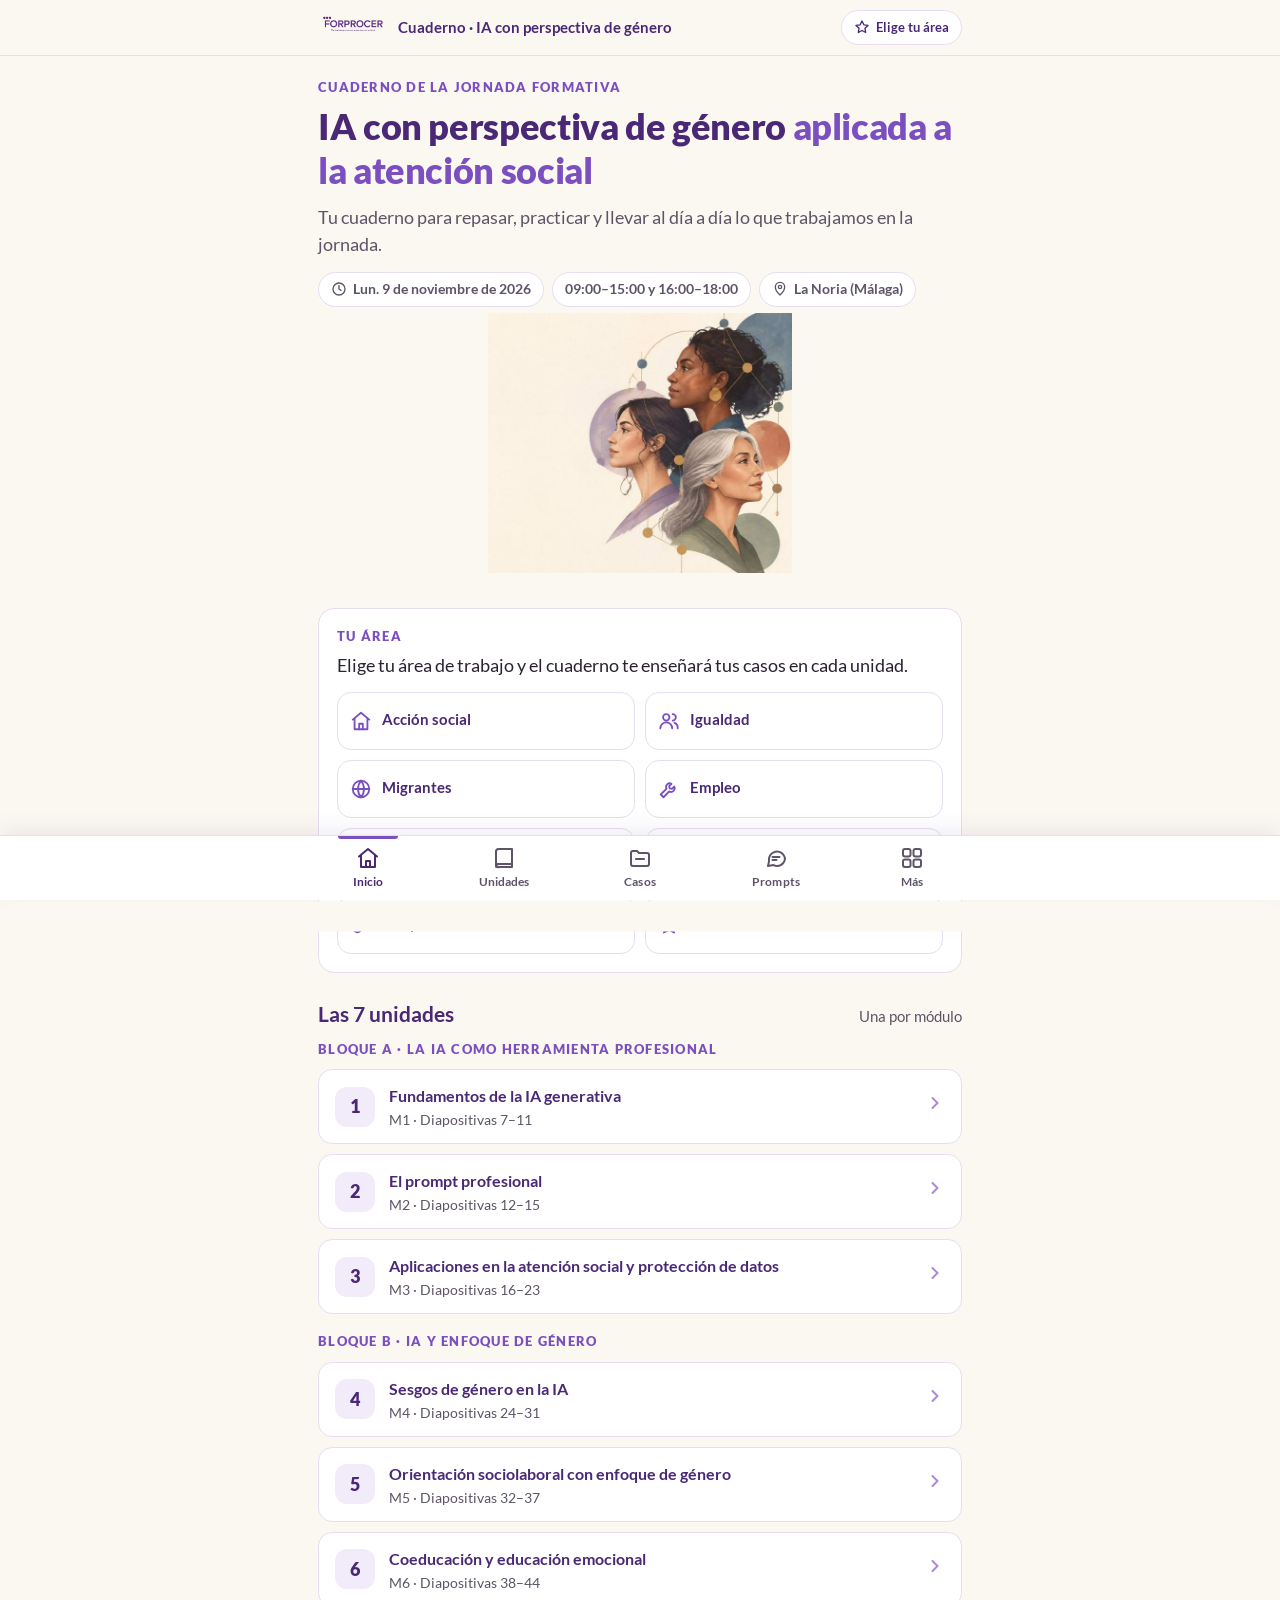
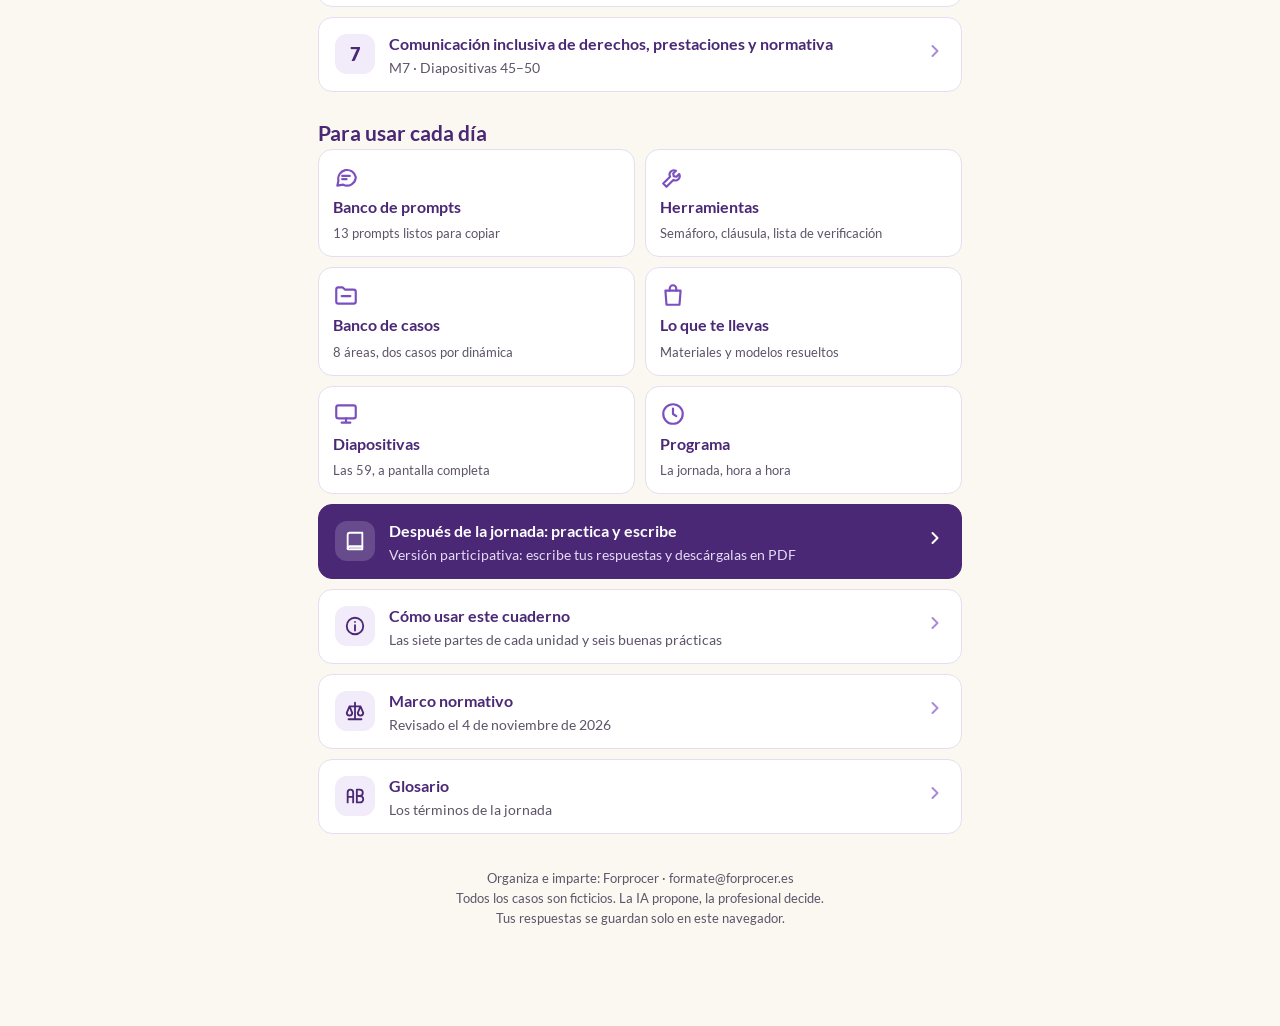
==== consulta/index.html @ 58946a18 "Añade la versión web de consulta del cuaderno Co-Authored-By: Claude Opus 5.5 <noreply@anthropic.com" ====
<!DOCTYPE html>
<html lang="es"><head><meta charset="utf-8">
<meta name="viewport" content="width=device-width, initial-scale=1, viewport-fit=cover">
<meta name="theme-color" content="#4a2876">
<title>Cuaderno · IA con perspectiva de género aplicada a la atención social</title>
<style>@font-face {
  font-family: 'Lato';
  font-style: italic;
  font-weight: 400;
  font-display: swap;
  src: url([data-uri]) format('woff2');
  unicode-range: U+0000-00FF, U+0131, U+0152-0153, U+02BB-02BC, U+02C6, U+02DA, U+02DC, U+0304, U+0308, U+0329, U+2000-206F, U+20AC, U+2122, U+2191, U+2193, U+2212, U+2215, U+FEFF, U+FFFD;
}
@font-face {
  font-family: 'Lato';
  font-style: normal;
  font-weight: 400;
  font-display: swap;
  src: url([data-uri]) format('woff2');
  unicode-range: U+0000-00FF, U+0131, U+0152-0153, U+02BB-02BC, U+02C6, U+02DA, U+02DC, U+0304, U+0308, U+0329, U+2000-206F, U+20AC, U+2122, U+2191, U+2193, U+2212, U+2215, U+FEFF, U+FFFD;
}
@font-face {
  font-family: 'Lato';
  font-style: normal;
  font-weight: 700;
  font-display: swap;
  src: url([data-uri]) format('woff2');
  unicode-range: U+0000-00FF, U+0131, U+0152-0153, U+02BB-02BC, U+02C6, U+02DA, U+02DC, U+0304, U+0308, U+0329, U+2000-206F, U+20AC, U+2122, U+2191, U+2193, U+2212, U+2215, U+FEFF, U+FFFD;
}
@font-face {
  font-family: 'Lato';
  font-style: normal;
  font-weight: 900;
  font-display: swap;
  src: url([data-uri]) format('woff2');
  unicode-range: U+0000-00FF, U+0131, U+0152-0153, U+02BB-02BC, U+02C6, U+02DA, U+02DC, U+0304, U+0308, U+0329, U+2000-206F, U+20AC, U+2122, U+2191, U+2193, U+2212, U+2215, U+FEFF, U+FFFD;
}
:root{
  --p:#4a2876; --p2:#7b4fc0; --p3:#a98ad8; --soft:#f2ebfa; --soft2:#f8f4fd;
  --bg:#fbf8f2; --card:#fff; --ink:#2a2233; --ink2:#5d5468; --line:#e6ddf0;
  --ok:#23824f; --okbg:#e6f4ec; --ko:#b8392b; --kobg:#fbe9e6;
  --v:#2e8b57; --a:#c78a00; --r:#c0392b;
  --top:56px; --tabs:50px; --bar:64px;
  --safe:env(safe-area-inset-bottom,0px);
  --rad:16px;
}
*{box-sizing:border-box}
html{-webkit-text-size-adjust:100%;scroll-behavior:smooth}
body{margin:0;font-family:Lato,system-ui,-apple-system,"Segoe UI",Roboto,sans-serif;font-size:17px;line-height:1.55;color:var(--ink);background:var(--bg);padding-bottom:calc(var(--bar) + var(--safe) + 24px)}
a{color:var(--p2)}
b,strong{font-weight:700}
h1,h2,h3,h4{line-height:1.2;margin:0;color:var(--p)}
button{font:inherit;color:inherit;cursor:pointer}
.wrap{max-width:680px;margin:0 auto;padding:0 18px}
.sr{position:absolute;width:1px;height:1px;overflow:hidden;clip:rect(0 0 0 0)}

/* ---- Barra superior ---- */
.top{position:sticky;top:0;z-index:30;height:var(--top);background:rgba(251,248,242,.94);backdrop-filter:saturate(1.4) blur(10px);-webkit-backdrop-filter:saturate(1.4) blur(10px);border-bottom:1px solid var(--line)}
.top .wrap{display:flex;align-items:center;gap:10px;height:100%}
.top .logo{height:24px;flex:none}
.top .ttl{flex:1;min-width:0;font-weight:700;font-size:15px;color:var(--p);white-space:nowrap;overflow:hidden;text-overflow:ellipsis}
.areachip{flex:none;display:inline-flex;align-items:center;gap:6px;border:1px solid var(--line);background:#fff;border-radius:999px;padding:6px 12px;font-size:13px;font-weight:700;color:var(--p);max-width:46vw;white-space:nowrap;overflow:hidden;text-overflow:ellipsis}
.areachip svg{width:16px;height:16px;flex:none}

/* ---- Barra inferior fija ---- */
.bar{position:fixed;left:0;right:0;bottom:0;z-index:40;background:#fff;border-top:1px solid var(--line);padding-bottom:var(--safe);box-shadow:0 -6px 20px rgba(74,40,118,.08)}
.bar nav{max-width:680px;margin:0 auto;display:grid;grid-template-columns:repeat(5,1fr);height:var(--bar)}
.bar a,.bar button{display:flex;flex-direction:column;align-items:center;justify-content:center;gap:3px;border:0;background:none;text-decoration:none;color:var(--ink2);font-size:11.5px;font-weight:700;letter-spacing:.01em;position:relative}
.bar svg{width:24px;height:24px}
.bar .on{color:var(--p)}
.bar .on::before{content:"";position:absolute;top:0;left:28%;right:28%;height:3px;border-radius:0 0 3px 3px;background:var(--p2)}

/* ---- Píldora volver ---- */
.backpill{position:fixed;z-index:45;left:50%;transform:translateX(-50%);bottom:calc(var(--bar) + var(--safe) + 12px);display:none;align-items:center;gap:8px;max-width:calc(100% - 32px);background:var(--p);color:#fff;border:0;border-radius:999px;padding:11px 18px 11px 14px;font-weight:700;font-size:15px;box-shadow:0 8px 24px rgba(74,40,118,.35)}
.backpill.show{display:inline-flex}
.backpill span{white-space:nowrap;overflow:hidden;text-overflow:ellipsis}
.backpill svg{width:20px;height:20px;flex:none}

/* ---- Hojas (sheets) ---- */
.scrim{position:fixed;inset:0;z-index:50;background:rgba(30,18,48,.45);opacity:0;pointer-events:none;transition:opacity .2s}
.scrim.show{opacity:1;pointer-events:auto}
.sheet{position:fixed;z-index:51;left:0;right:0;bottom:0;max-height:86vh;overflow:auto;background:var(--bg);border-radius:22px 22px 0 0;transform:translateY(105%);transition:transform .25s ease;padding:10px 0 calc(20px + var(--safe))}
.sheet.show{transform:none}
.sheet .grab{width:44px;height:5px;border-radius:5px;background:#d6cce3;margin:4px auto 14px}
.sheet h3{font-size:14px;letter-spacing:.08em;text-transform:uppercase;color:var(--ink2);margin:6px 0 10px}

/* ---- Tarjetas y listas ---- */
.card{background:var(--card);border:1px solid var(--line);border-radius:var(--rad);padding:18px;margin:14px 0}
.eyebrow{font-size:12.5px;font-weight:900;letter-spacing:.1em;text-transform:uppercase;color:var(--p2)}
.muted{color:var(--ink2)}
.small{font-size:14.5px}
.lnk{display:flex;align-items:center;gap:14px;background:#fff;border:1px solid var(--line);border-radius:14px;padding:14px 16px;margin:10px 0;text-decoration:none;color:var(--ink);min-height:60px}
.lnk:active{background:var(--soft2)}
.lnk .ic{flex:none;width:40px;height:40px;border-radius:12px;background:var(--soft);color:var(--p);display:grid;place-items:center;font-weight:900}
.lnk .ic svg{width:22px;height:22px}
.lnk .tx{flex:1;min-width:0}
.lnk .tx b{display:block;color:var(--p);font-size:16px}
.lnk .tx small{display:block;color:var(--ink2);font-size:13.5px;line-height:1.35;margin-top:2px}
.lnk .chev{flex:none;color:var(--p3)}
.prog{height:6px;border-radius:6px;background:var(--soft);overflow:hidden;margin-top:6px}
.prog i{display:block;height:100%;background:var(--p2);border-radius:6px}
.grid2{display:grid;grid-template-columns:1fr 1fr;gap:10px}
.tile{display:flex;flex-direction:column;gap:8px;background:#fff;border:1px solid var(--line);border-radius:14px;padding:14px;text-decoration:none;color:var(--ink);min-height:96px}
.tile svg{width:26px;height:26px;color:var(--p2)}
.tile b{color:var(--p);font-size:15.5px;line-height:1.25}
.tile small{color:var(--ink2);font-size:13px;line-height:1.3}

/* ---- Botones ---- */
.btn{display:inline-flex;align-items:center;justify-content:center;gap:8px;border-radius:12px;border:1.5px solid var(--p2);background:#fff;color:var(--p);font-weight:700;font-size:15px;padding:11px 16px;text-decoration:none;min-height:46px}
.btn.fill{background:var(--p);border-color:var(--p);color:#fff}
.btn svg{width:18px;height:18px}
.btns{display:flex;flex-wrap:wrap;gap:10px;margin-top:14px}
.btns .btn{flex:1 1 auto}

/* ---- Portada / inicio ---- */
.hero{padding:22px 0 6px}
.hero h1{font-size:30px;font-weight:900;letter-spacing:-.01em}
.hero h1 span{color:var(--p2)}
.hero p{color:var(--ink2);margin:12px 0 14px}
.hero img.art{width:100%;max-height:260px;object-fit:contain;margin:6px 0 4px}
.chips{display:flex;flex-wrap:wrap;gap:8px}
.chip{display:inline-flex;align-items:center;gap:6px;background:#fff;border:1px solid var(--line);border-radius:999px;padding:6px 12px;font-size:13.5px;font-weight:700;color:var(--ink2)}
.sec-h{display:flex;align-items:baseline;justify-content:space-between;margin:28px 0 4px}
.sec-h h2{font-size:21px}
.resume{background:var(--p);color:#fff;border-color:var(--p)}
.resume .tx b{color:#fff}.resume .tx small{color:#e6dbf5}.resume .ic{background:rgba(255,255,255,.16);color:#fff}.resume .chev{color:#fff}

/* ---- Página de unidad ---- */
.uhead{padding:20px 0 8px;display:flex;gap:16px;align-items:flex-start}
.uhead .num{flex:none;font-size:44px;font-weight:900;line-height:1;color:var(--p3)}
.uhead h1{font-size:25px;font-weight:900;margin:4px 0 8px}
.uhead p{margin:0;color:var(--ink2)}
.uimg{width:100%;height:150px;object-fit:cover;border-radius:var(--rad);margin:10px 0 2px}
.tabs{position:sticky;top:var(--top);z-index:25;background:rgba(251,248,242,.96);backdrop-filter:blur(8px);-webkit-backdrop-filter:blur(8px);border-bottom:1px solid var(--line);margin:0 -18px;padding:0 18px}
.tabs .row{display:flex;gap:8px;overflow-x:auto;scrollbar-width:none;padding:8px 0;height:var(--tabs);align-items:center}
.tabs .row::-webkit-scrollbar{display:none}
.tabs a{flex:none;display:inline-flex;align-items:center;gap:6px;text-decoration:none;font-size:14px;font-weight:700;color:var(--ink2);background:#fff;border:1px solid var(--line);border-radius:999px;padding:6px 12px;white-space:nowrap}
.tabs a i{font-style:normal;display:inline-grid;place-items:center;width:20px;height:20px;border-radius:50%;background:var(--soft);color:var(--p);font-size:12px}
.tabs a.on{background:var(--p);border-color:var(--p);color:#fff}
.tabs a.on i{background:rgba(255,255,255,.2);color:#fff}
.tabs a.done i{background:var(--ok);color:#fff}
section.part{scroll-margin-top:calc(var(--top) + var(--tabs) + 10px);padding-top:18px}
.anchor{scroll-margin-top:calc(var(--top) + var(--tabs) + 14px)}
.page-anchor{scroll-margin-top:calc(var(--top) + 14px)}
.ph{display:flex;align-items:center;gap:12px;margin-bottom:6px}
.ph .n{flex:none;width:34px;height:34px;border-radius:50%;background:var(--p);color:#fff;font-weight:900;display:grid;place-items:center}
.ph h2{font-size:21px}
.ph .tag{margin-left:auto;font-size:11.5px;font-weight:900;letter-spacing:.08em;text-transform:uppercase;color:var(--p2);background:var(--soft);border-radius:999px;padding:4px 10px}
.slidelink{display:inline-flex;align-items:center;gap:6px;font-size:14px;font-weight:700;color:var(--p2);background:none;border:0;padding:6px 0;text-decoration:underline;text-underline-offset:3px}
.slidelink svg{width:18px;height:18px}

.ess{list-style:none;margin:10px 0 0;padding:0;counter-reset:e}
.ess li{counter-increment:e;position:relative;background:#fff;border:1px solid var(--line);border-left:4px solid var(--p2);border-radius:12px;padding:14px 16px 14px 52px;margin:10px 0}
.ess li::before{content:counter(e);position:absolute;left:14px;top:14px;width:26px;height:26px;border-radius:50%;background:var(--soft);color:var(--p);font-weight:900;font-size:14px;display:grid;place-items:center}

.sem{display:inline-block;font-weight:900;font-size:12.5px;letter-spacing:.03em;border-radius:999px;padding:1px 9px;margin-right:4px;color:#fff;vertical-align:1px}
.sem.v{background:var(--v)}.sem.a{background:var(--a)}.sem.r{background:var(--r)}

/* Chat */
.chat{display:flex;flex-direction:column;gap:12px;margin-top:12px}
.msg{max-width:88%;border-radius:16px;padding:12px 14px}
.msg .who{display:block;font-size:11.5px;font-weight:900;letter-spacing:.1em;text-transform:uppercase;margin-bottom:4px;opacity:.8}
.msg.tu{align-self:flex-end;background:var(--p);color:#fff;border-bottom-right-radius:4px}
.msg.ia{align-self:flex-start;background:#fff;border:1px solid var(--line);border-bottom-left-radius:4px}
.msg.doc{align-self:stretch;max-width:100%;background:var(--soft2);border:1px dashed var(--p3)}
.msg.doc.rojo{background:#fdf1ef;border-color:#e3a59c}
.note{display:block;font-size:13.5px;font-style:italic;margin-top:8px;padding-top:8px;border-top:1px solid rgba(0,0,0,.08);opacity:.92}
.msg.tu .note{border-top-color:rgba(255,255,255,.25)}

/* Resueltos */
.res{background:#fff;border:1px solid var(--line);border-radius:var(--rad);overflow:hidden;margin:14px 0}
.res .rh{background:var(--soft);padding:14px 16px}
.res .rh .eyebrow{display:block;margin-bottom:4px}
.res .rh h3{font-size:19px}
.res .rb{padding:6px 16px 4px}
.res .intro{margin:10px 0 4px;color:var(--ink2)}
.row{padding:12px 0;border-bottom:1px solid var(--line)}
.row:last-child{border-bottom:0}
.row .l{display:block;font-size:12.5px;font-weight:900;letter-spacing:.06em;text-transform:uppercase;color:var(--p2);margin-bottom:4px}
.row .n{display:block;margin-top:8px;background:var(--soft2);border-radius:10px;padding:8px 12px;font-size:15px}
.clave{margin:6px 16px 16px;background:#fff7e3;border:1px solid #f0dca6;border-radius:12px;padding:12px 14px;font-size:15.5px}
.clave b{color:#7a5300}
.res .rf{display:flex;flex-wrap:wrap;gap:8px;padding:0 16px 16px}
.res .rf .btn{flex:1 1 auto;font-size:14px;min-height:42px;padding:9px 12px}

/* Haz / evita */
.hz{list-style:none;padding:0;margin:8px 0 0}
.hz li{display:flex;gap:12px;padding:10px 0;border-bottom:1px solid var(--line)}
.hz li:last-child{border-bottom:0}
.hz li::before{flex:none;width:26px;height:26px;border-radius:50%;display:grid;place-items:center;font-weight:900;font-size:14px}
.hz.ok li::before{content:"✓";background:var(--okbg);color:var(--ok)}
.hz.ko li::before{content:"✕";background:var(--kobg);color:var(--ko)}
.hzh{font-weight:900;font-size:16px;margin:0 0 2px}
.hzh.ok{color:var(--ok)}.hzh.ko{color:var(--ko)}

/* Actividades */
.score{display:flex;align-items:center;gap:10px;font-size:14px;font-weight:700;color:var(--ink2);margin:8px 0 2px}
.score .prog{flex:1;margin:0}
.q{background:#fff;border:1px solid var(--line);border-radius:14px;padding:16px;margin:12px 0}
.q .qt{font-weight:700;margin-bottom:12px}
.q .qn{font-size:12.5px;font-weight:900;color:var(--p2);letter-spacing:.06em;display:block;margin-bottom:4px}
.opts{display:flex;flex-wrap:wrap;gap:8px}
.opts.col{flex-direction:column}
.opt{flex:1 1 auto;text-align:left;border:1.5px solid var(--line);background:var(--soft2);border-radius:12px;padding:11px 14px;font-size:15.5px;font-weight:700;color:var(--p);min-height:46px}
.opts.col .opt{font-weight:400;color:var(--ink)}
.opt.sv{border-color:var(--v)}.opt.sa{border-color:var(--a)}.opt.sr2{border-color:var(--r)}
.opt.right{background:var(--okbg);border-color:var(--ok);color:var(--ok)}
.opt.wrong{background:var(--kobg);border-color:var(--ko);color:var(--ko)}
.opt[disabled]{cursor:default}
.opt.right::before{content:"✓  "}.opt.wrong::before{content:"✕  "}
.sol{display:none;margin-top:12px;border-radius:10px;padding:10px 14px;font-size:15px}
.q.done .sol{display:block}
.q.ok .sol{background:var(--okbg)}
.q.ko .sol{background:var(--kobg)}
.sol b{display:block}
.reset{border:0;background:none;color:var(--p2);font-weight:700;font-size:14px;text-decoration:underline;padding:8px 0}

/* Misión */
.steps{list-style:none;padding:0;margin:12px 0 0;counter-reset:s}
.steps li{counter-increment:s;display:flex;gap:12px;align-items:flex-start;padding:8px 0}
.steps li::before{content:counter(s);flex:none;width:28px;height:28px;border-radius:50%;background:var(--p);color:#fff;font-weight:900;font-size:14px;display:grid;place-items:center}
.mycase{background:var(--soft2);border:1px solid var(--line);border-radius:14px;padding:14px 16px;margin-top:14px}
.mycase .ab{display:flex;gap:10px;margin-top:8px}
.mycase .ab b{flex:none;width:24px;height:24px;border-radius:7px;background:var(--p2);color:#fff;display:grid;place-items:center;font-size:13px}

/* Prompts */
.pr{background:#fff;border:1px solid var(--line);border-radius:var(--rad);margin:14px 0;overflow:hidden}
.pr .phd{display:flex;align-items:center;gap:12px;padding:14px 16px 6px}
.pr .pn{flex:none;width:32px;height:32px;border-radius:10px;background:var(--p);color:#fff;font-weight:900;display:grid;place-items:center;font-size:15px}
.pr h3{font-size:17px}
.pr .sub{font-size:13px;color:var(--ink2);font-weight:700}
.pr .ptx{margin:8px 16px;background:var(--soft2);border-radius:12px;padding:12px 14px;font-size:15.5px;white-space:pre-line}
.pr .ptx .ph2{color:var(--p2);font-weight:700}
.pr .pft{display:flex;flex-wrap:wrap;gap:8px;padding:6px 16px 16px}
.pr .pft .btn{flex:1 1 auto;font-size:14px;min-height:42px;padding:9px 12px}
.grp{margin:26px 0 0;font-size:13px;letter-spacing:.1em;text-transform:uppercase;color:var(--ink2)}
.mini .pr .ptx{max-height:7.5em;overflow:hidden;position:relative}
.mini .pr .ptx::after{content:"";position:absolute;left:0;right:0;bottom:0;height:2.2em;background:linear-gradient(transparent,var(--soft2))}

/* Casos */
.areas{display:grid;grid-template-columns:1fr 1fr;gap:10px;margin-top:12px}
.areabtn{display:flex;align-items:center;gap:10px;text-align:left;background:#fff;border:1.5px solid var(--line);border-radius:14px;padding:12px;font-weight:700;color:var(--p);font-size:14.5px;line-height:1.25;min-height:58px}
.areabtn svg{flex:none;width:22px;height:22px;color:var(--p2)}
.areabtn.on{border-color:var(--p);background:var(--soft)}
.areasel{position:sticky;top:var(--top);z-index:20;background:rgba(251,248,242,.96);backdrop-filter:blur(8px);-webkit-backdrop-filter:blur(8px);margin:0 -18px;padding:8px 18px;border-bottom:1px solid var(--line)}
.areasel .row2{display:flex;gap:8px;overflow-x:auto;scrollbar-width:none}
.areasel .row2::-webkit-scrollbar{display:none}
.areasel a{flex:none;text-decoration:none;font-size:14px;font-weight:700;color:var(--ink2);background:#fff;border:1px solid var(--line);border-radius:999px;padding:7px 13px}
.areasel a.on{background:var(--p);border-color:var(--p);color:#fff}
.caso{background:#fff;border:1px solid var(--line);border-radius:var(--rad);padding:16px;margin:12px 0;scroll-margin-top:calc(var(--top) + 70px)}
.caso .ch{display:flex;align-items:center;gap:10px;margin-bottom:8px}
.caso .ch .d{flex:none;background:var(--p);color:#fff;border-radius:8px;padding:3px 9px;font-weight:900;font-size:14px}
.caso .ch b{color:var(--p)}
.caso .ab{display:flex;gap:10px;padding:8px 0;border-top:1px solid var(--line)}
.caso .ab:first-of-type{border-top:0}
.caso .ab > b{flex:none;width:24px;height:24px;border-radius:7px;background:var(--soft);color:var(--p);display:grid;place-items:center;font-size:13px}
.caso .go{margin-top:8px}

/* Herramientas */
.rctfl{display:grid;gap:8px;margin-top:10px}
.rctfl div{display:flex;gap:12px;align-items:flex-start;background:#fff;border:1px solid var(--line);border-radius:12px;padding:10px 12px}
.rctfl b.k{flex:none;width:34px;height:34px;border-radius:10px;background:var(--p);color:#fff;display:grid;place-items:center;font-size:17px}
.semb{display:grid;gap:8px;margin-top:10px}
.semb div{border-radius:12px;padding:12px 14px;border-left:6px solid}
.semb .v{background:#eaf5ee;border-color:var(--v)}.semb .a{background:#fdf5e1;border-color:var(--a)}.semb .r{background:#fbecea;border-color:var(--r)}
.semb b{display:block;margin-bottom:2px}
.check{list-style:none;padding:0;margin:10px 0 0}
.check li{display:flex;gap:12px;align-items:flex-start;padding:9px 0;border-bottom:1px solid var(--line)}
.check li:last-child{border-bottom:0}
.check input{flex:none;width:22px;height:22px;accent-color:var(--p);margin-top:2px}
.lang{display:grid;gap:10px;margin-top:10px}
.lang div{background:#fff;border:1px solid var(--line);border-radius:12px;padding:12px 14px}
.lang .k{font-weight:900;color:var(--p);display:block;margin-bottom:6px;font-size:15px}
.lang .x{color:var(--ko);display:block}.lang .y{color:var(--ok);display:block}
.deca{list-style:none;padding:0;margin:10px 0 0;counter-reset:d}
.deca li{counter-increment:d;display:flex;gap:12px;align-items:center;padding:10px 0;border-bottom:1px solid var(--line);font-weight:700}
.deca li::before{content:counter(d,decimal-leading-zero);flex:none;font-weight:900;color:var(--p3);font-size:20px;width:30px}
.toc{display:flex;gap:8px;overflow-x:auto;scrollbar-width:none;padding:4px 0 8px}
.toc::-webkit-scrollbar{display:none}
.toc a{flex:none;text-decoration:none;font-size:14px;font-weight:700;color:var(--p);background:#fff;border:1px solid var(--line);border-radius:999px;padding:7px 13px}

/* Marco y glosario */
.ley{background:#fff;border:1px solid var(--line);border-radius:14px;padding:14px 16px;margin:10px 0}
.ley a.t{font-weight:700;color:var(--p);text-decoration:none;display:block}
.ley a.t::after{content:" ↗";color:var(--p3)}
.ley p{margin:8px 0 0;font-size:15px}
.ley .u{display:block;margin-top:8px;font-size:13.5px;font-weight:700;color:var(--p2)}
dl.glos{margin:10px 0}
dl.glos div{background:#fff;border:1px solid var(--line);border-radius:12px;padding:12px 14px;margin:8px 0}
dl.glos dt{font-weight:900;color:var(--p)}
dl.glos dd{margin:4px 0 0}

/* Programa */
.tl{list-style:none;padding:0;margin:10px 0 0}
.tl li{display:flex;gap:14px;padding:10px 0;border-bottom:1px solid var(--line)}
.tl li:last-child{border-bottom:0}
.tl .h{flex:none;width:48px;font-weight:900;color:var(--p2)}
.tl .pausa{color:var(--ink2);font-style:italic}
.tl a{text-decoration:none;color:var(--p);font-weight:700}
.tl small{display:block;color:var(--ink2);font-size:14px}

/* Diapositivas */
.thumbs{display:grid;grid-template-columns:1fr 1fr;gap:10px;margin-top:12px}
.thumbs button{border:1px solid var(--line);background:#fff;border-radius:12px;padding:0;overflow:hidden;text-align:left}
.thumbs img{display:block;width:100%;aspect-ratio:16/9;object-fit:cover;background:var(--soft)}
.thumbs span{display:block;padding:7px 9px;font-size:12.5px;font-weight:700;color:var(--ink2);line-height:1.3}
.viewer{position:fixed;inset:0;z-index:60;background:#140c22;display:none;flex-direction:column}
.viewer.show{display:flex}
.viewer .vt{display:flex;align-items:center;gap:10px;color:#fff;padding:12px 14px;padding-top:calc(12px + env(safe-area-inset-top,0px))}
.viewer .vt b{flex:1;font-size:15px;min-width:0;white-space:nowrap;overflow:hidden;text-overflow:ellipsis}
.viewer .vx{border:0;background:rgba(255,255,255,.12);color:#fff;border-radius:999px;padding:9px 14px;font-weight:700;display:inline-flex;align-items:center;gap:6px}
.viewer .vi{flex:1;display:grid;place-items:center;padding:8px;touch-action:pan-y}
.viewer .vi img{max-width:100%;max-height:100%;border-radius:8px;box-shadow:0 10px 40px rgba(0,0,0,.5)}
.viewer .vn{display:flex;gap:10px;padding:12px 14px calc(16px + var(--safe))}
.viewer .vn button{flex:1;border:0;border-radius:12px;background:rgba(255,255,255,.14);color:#fff;font-weight:700;padding:14px;font-size:16px}
.viewer .vn button[disabled]{opacity:.3}
.viewer .vn .cnt{flex:none;align-self:center;color:#cbbfe0;font-weight:700;min-width:64px;text-align:center}

/* Unidad: pie */
.unav{display:grid;grid-template-columns:1fr 1fr;gap:10px;margin:28px 0 8px}
.unav a{display:block;text-decoration:none;background:#fff;border:1px solid var(--line);border-radius:14px;padding:12px 14px;color:var(--ink2);font-size:13px;font-weight:700}
.unav a b{display:block;color:var(--p);font-size:15px;line-height:1.25;margin-top:2px}
.unav a.nx{text-align:right}

.toast{position:fixed;z-index:70;left:50%;transform:translateX(-50%) translateY(20px);bottom:calc(var(--bar) + var(--safe) + 70px);background:#1f1530;color:#fff;border-radius:999px;padding:10px 18px;font-weight:700;font-size:14.5px;opacity:0;transition:all .2s;pointer-events:none}
.toast.show{opacity:1;transform:translateX(-50%)}
.foot{text-align:center;color:var(--ink2);font-size:13px;margin:34px 0 10px}
details.acc{background:#fff;border:1px solid var(--line);border-radius:14px;margin:10px 0}
details.acc summary{list-style:none;padding:14px 16px;font-weight:700;color:var(--p);display:flex;align-items:center;justify-content:space-between}
details.acc summary::-webkit-details-marker{display:none}
details.acc summary::after{content:"+";font-size:22px;color:var(--p3);line-height:1}
details.acc[open] summary::after{content:"–"}
details.acc .in{padding:0 16px 14px}
.parts{display:grid;gap:8px}
.parts div{display:flex;gap:10px;align-items:flex-start}
.parts i{flex:none;font-style:normal;width:24px;height:24px;border-radius:50%;background:var(--soft);color:var(--p);display:grid;place-items:center;font-size:13px;font-weight:900}
@media (min-width:700px){ body{font-size:17.5px} .thumbs{grid-template-columns:1fr 1fr 1fr} .hero h1{font-size:36px} }

.top{padding-top:env(safe-area-inset-top,0px);height:calc(var(--top) + env(safe-area-inset-top,0px))}</style>
</head><body>
<header class="top"><div class="wrap"><a href="#inicio" aria-label="Inicio"><img class="logo" src="[data-uri]" alt="Forprocer"></a><div class="ttl" id="ttl"></div><button class="areachip" id="areachip" aria-label="Mi área"></button></div></header>
<main id="main"></main>
<button class="backpill" id="backpill"><svg viewBox="0 0 24 24" fill="none" stroke="currentColor" stroke-width="2.4" stroke-linecap="round" stroke-linejoin="round"><path d="M15 18l-6-6 6-6"/></svg><span></span></button>
<div class="bar"><nav>
 <a href="#inicio" data-tab="inicio"><svg viewBox="0 0 24 24" fill="none" stroke="currentColor" stroke-width="2" stroke-linecap="round" stroke-linejoin="round"><path d="M3 10.5 12 3l9 7.5"/><path d="M5 9.5V21h14V9.5"/><path d="M10 21v-6h4v6"/></svg>Inicio</a>
 <button data-tab="unidades"><svg viewBox="0 0 24 24" fill="none" stroke="currentColor" stroke-width="2" stroke-linecap="round" stroke-linejoin="round"><path d="M4 5.5A2.5 2.5 0 0 1 6.5 3H20v15H6.5A2.5 2.5 0 0 0 4 20.5z"/><path d="M4 20.5A2.5 2.5 0 0 1 6.5 18H20v3H6.5A2.5 2.5 0 0 1 4 20.5z"/></svg>Unidades</button>
 <a href="#casos" data-tab="casos"><svg viewBox="0 0 24 24" fill="none" stroke="currentColor" stroke-width="2" stroke-linecap="round" stroke-linejoin="round"><path d="M3 7a2 2 0 0 1 2-2h4l2 2h8a2 2 0 0 1 2 2v9a2 2 0 0 1-2 2H5a2 2 0 0 1-2-2z"/><path d="M8 13h8"/></svg>Casos</a>
 <a href="#prompts" data-tab="prompts"><svg viewBox="0 0 24 24" fill="none" stroke="currentColor" stroke-width="2" stroke-linecap="round" stroke-linejoin="round"><path d="M21 12a8 8 0 0 1-11.6 7.1L4 20l1-4.6A8 8 0 1 1 21 12z"/><path d="M8.5 11h7M8.5 14h4"/></svg>Prompts</a>
 <button data-tab="mas"><svg viewBox="0 0 24 24" fill="none" stroke="currentColor" stroke-width="2" stroke-linecap="round" stroke-linejoin="round"><rect x="3" y="3" width="7.5" height="7.5" rx="2"/><rect x="13.5" y="3" width="7.5" height="7.5" rx="2"/><rect x="3" y="13.5" width="7.5" height="7.5" rx="2"/><rect x="13.5" y="13.5" width="7.5" height="7.5" rx="2"/></svg>Más</button>
</nav></div>
<div class="scrim" id="scrim"></div><div class="sheet" id="sheet"></div>
<div class="viewer" id="viewer"><div class="vt"><b id="vtitle"></b><button class="vx" id="vclose"><svg width="18" height="18" viewBox="0 0 24 24" fill="none" stroke="currentColor" stroke-width="2.4" stroke-linecap="round"><path d="M6 6l12 12M18 6L6 18"/></svg> Cerrar</button></div>
<div class="vi" id="vimgwrap"><img id="vimg" alt=""></div><p id="vhint" style="color:#cbbfe0;text-align:center;font-size:14px;margin:0 16px">Gira el móvil para verla más grande · desliza para pasar</p>
<div class="vn"><button id="vprev">← Anterior</button><span class="cnt" id="vcnt"></span><button id="vnext">Siguiente →</button></div></div>
<div class="toast" id="toast"></div>
<script>const IMG={"portada": "[data-uri]", "u1": "[data-uri]", "u2": "[data-uri]", "u3": "[data-uri]", "u5": "[data-uri]", "u6": "[data-uri]", "u7": "[data-uri]"};const SLIDE_IMG=["[data-uri]", "[data-uri]", "[data-uri]", "[data-uri]", "[data-uri]", "[data-uri]", "[data-uri]", "[data-uri]", "[data-uri]", "[data-uri]", "[data-uri]", "[data-uri]", "[data-uri]", "[data-uri]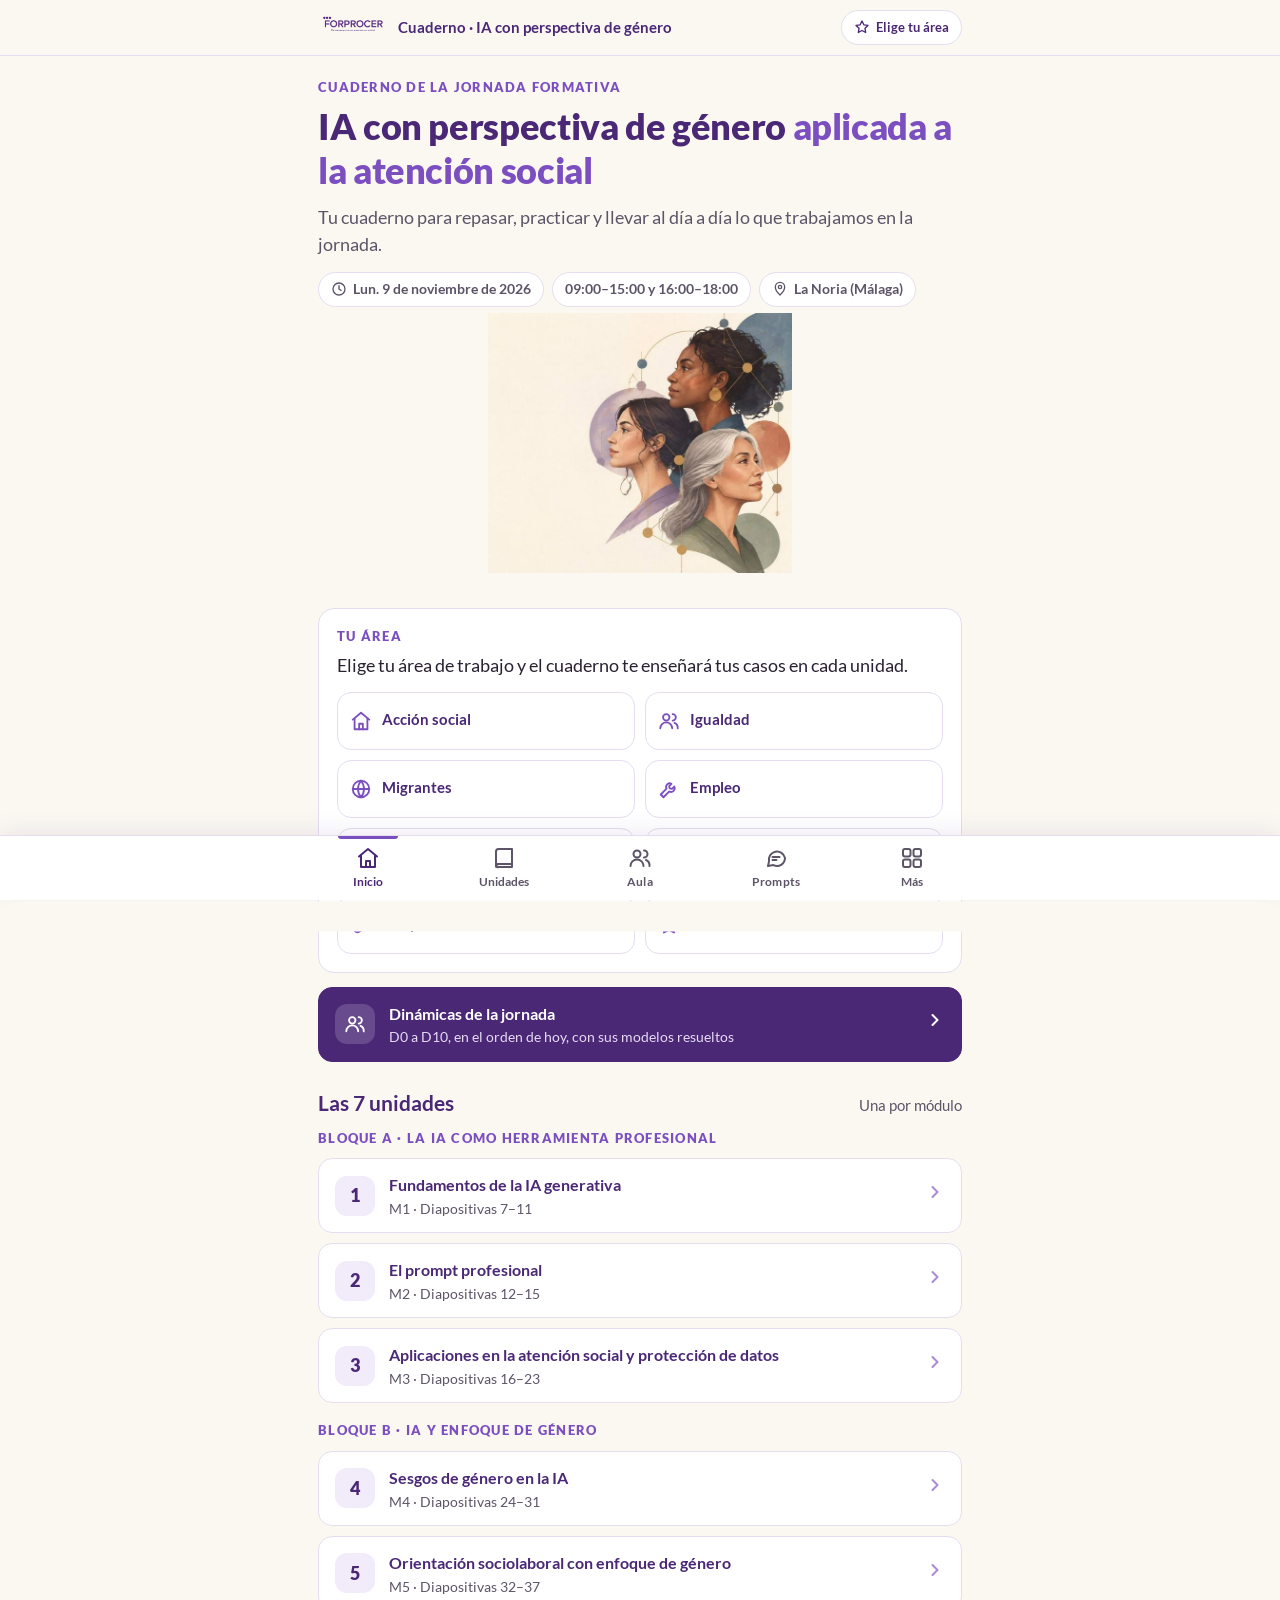
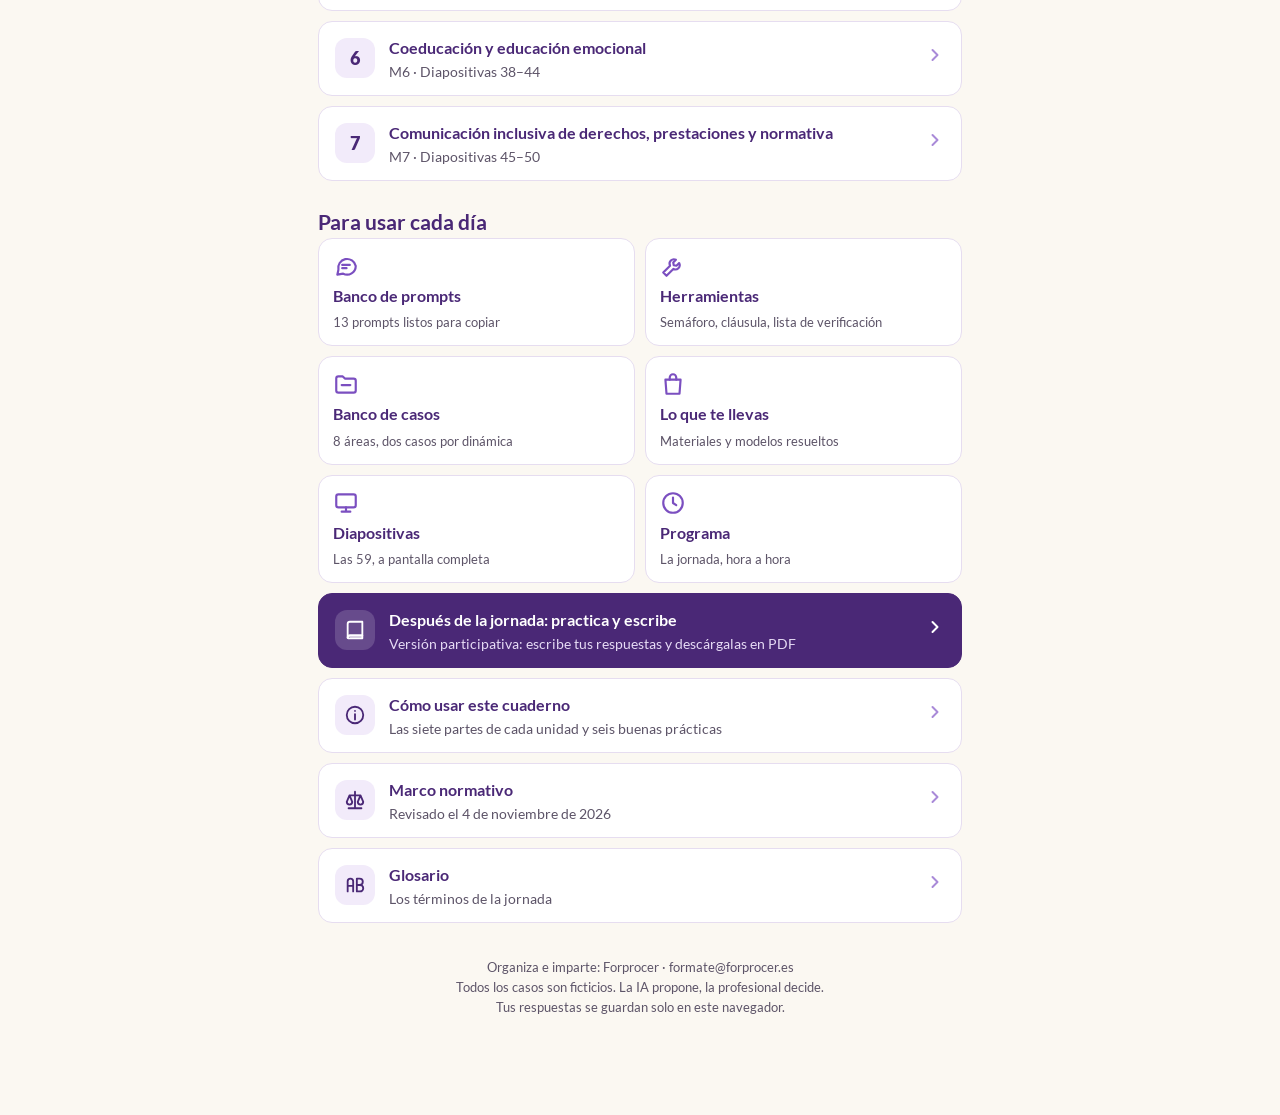
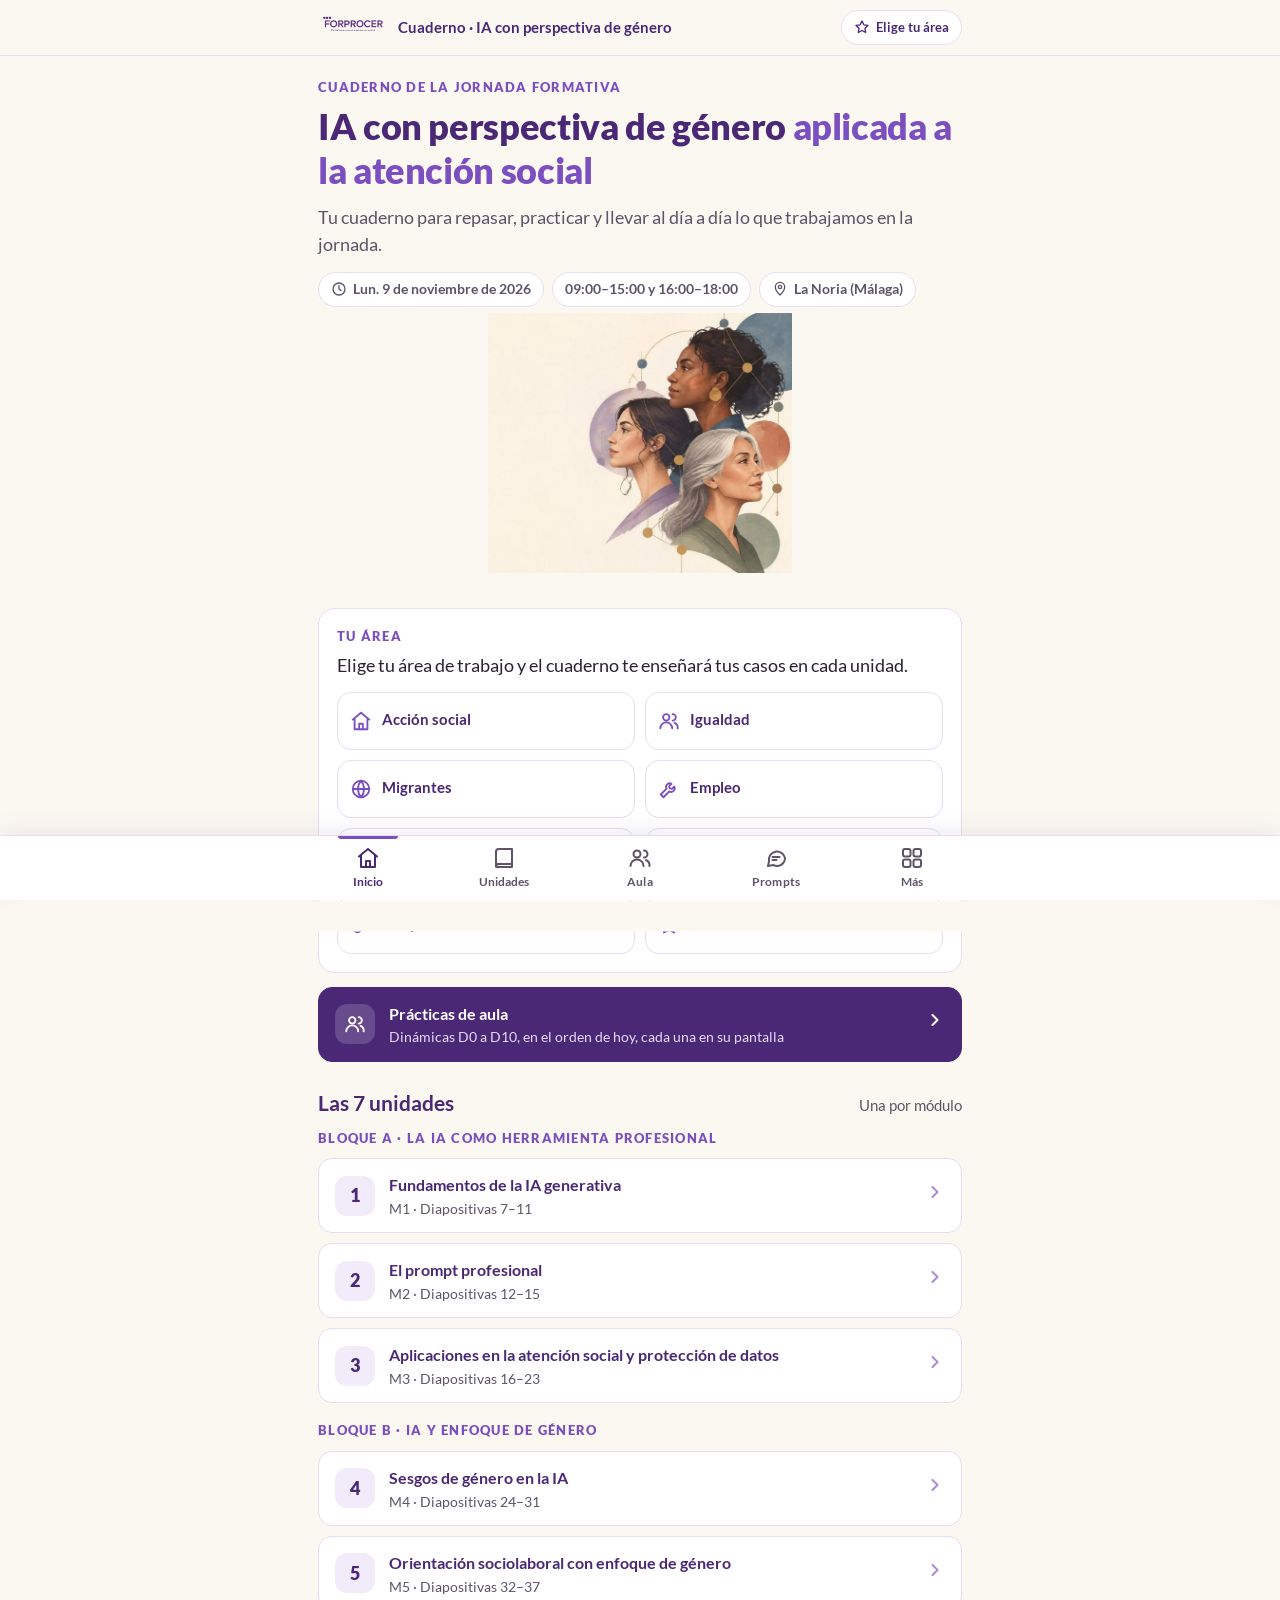
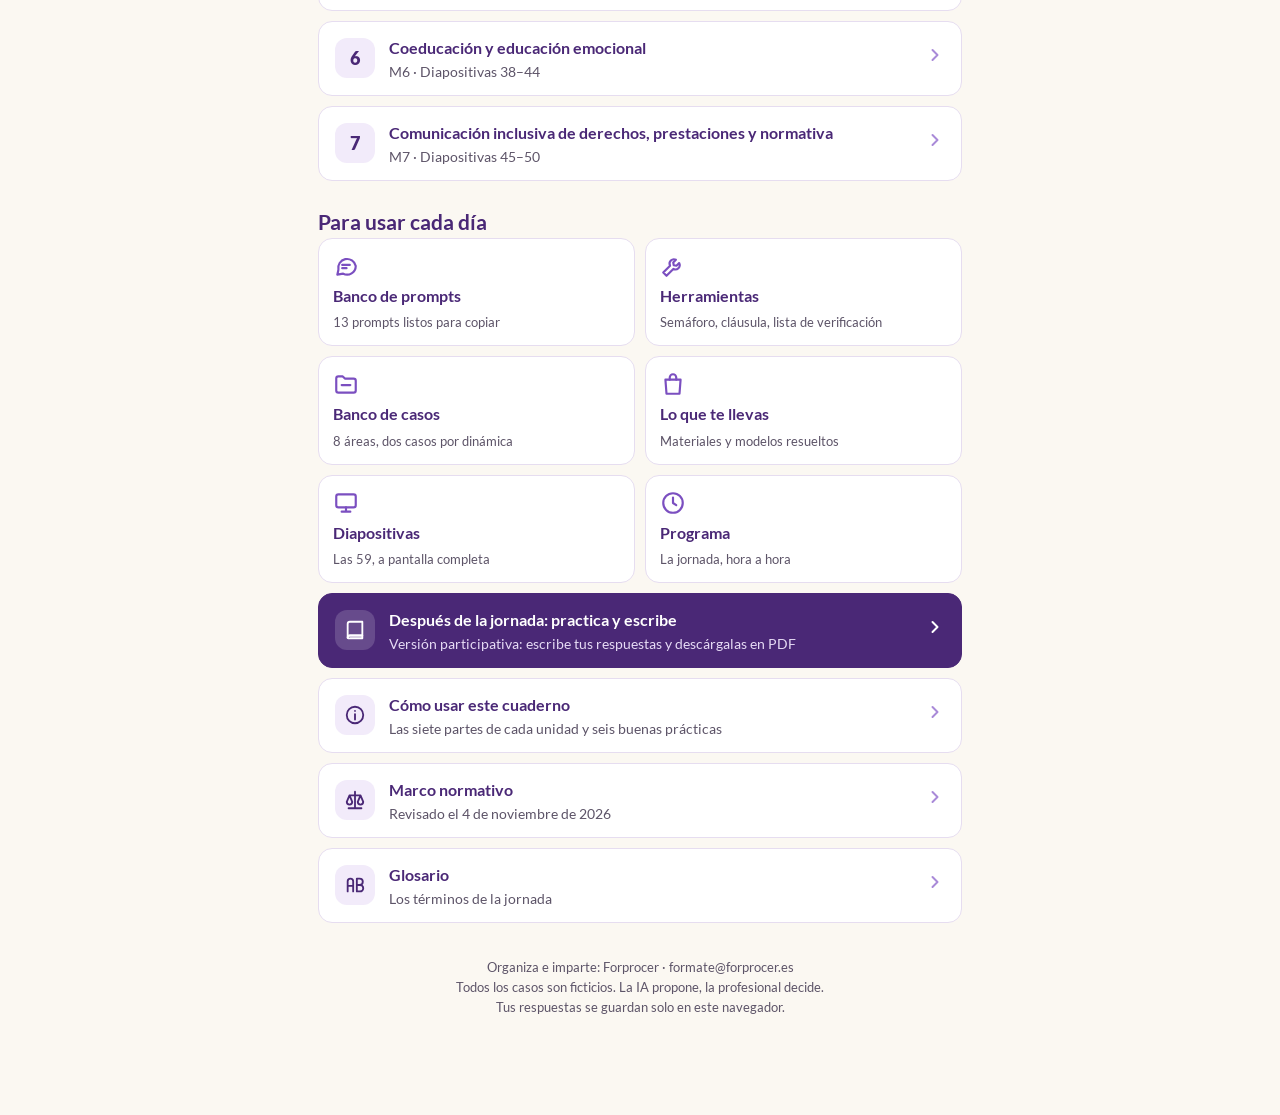
